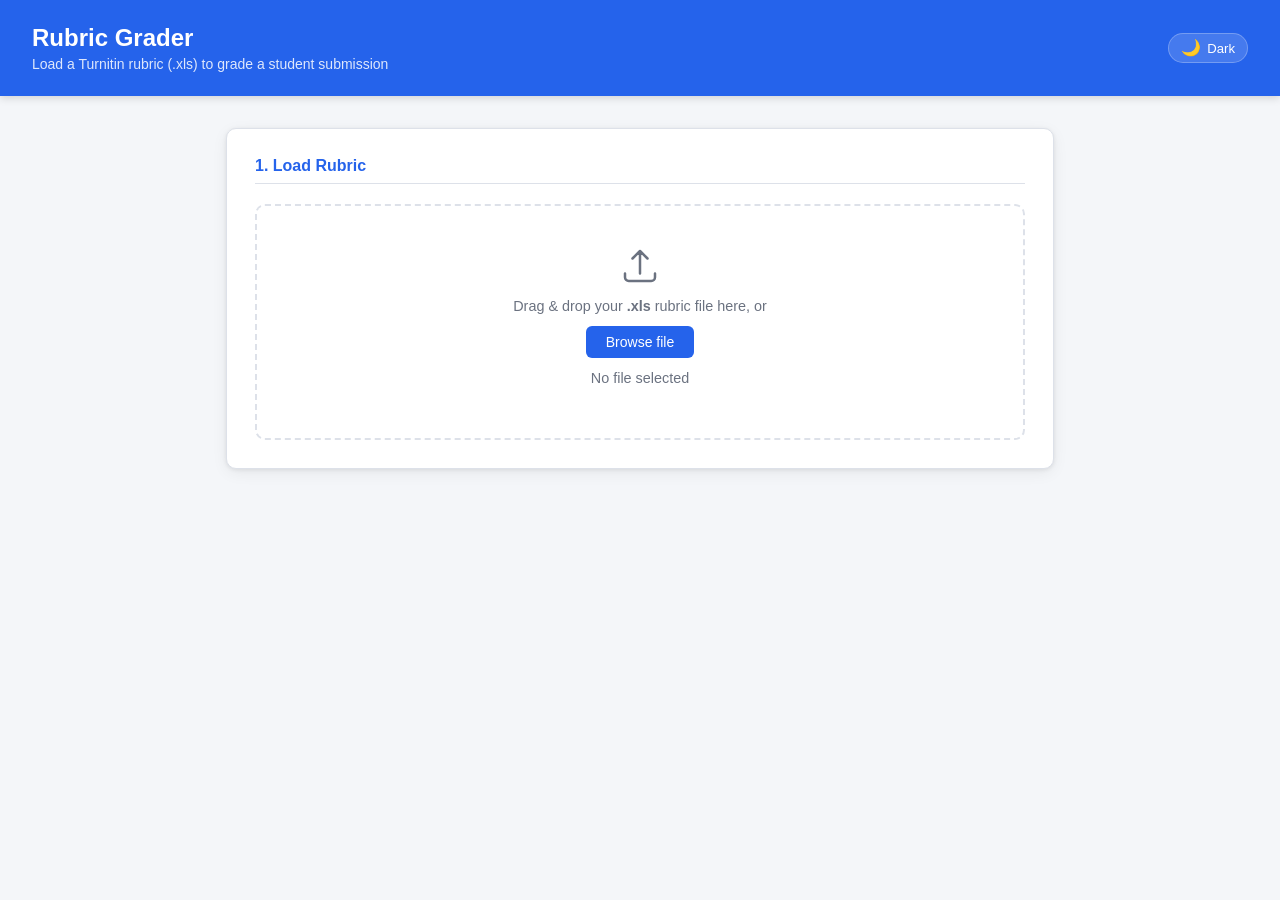
==== index.html @ 34452ab1 "Initial commit — Rubric Grader app Single-file HTML app for grading student submissions against a Tu" ====
<!DOCTYPE html>
<html lang="en">
<head>
  <meta charset="UTF-8" />
  <meta name="viewport" content="width=device-width, initial-scale=1.0" />
  <title>Rubric Grader</title>
  <link rel="icon" type="image/svg+xml" href="[data-uri]" />
  <link rel="stylesheet" href="css/style.css" />
</head>
<body>

  <header>
    <div class="header-left">
      <h1>Rubric Grader</h1>
      <p class="subtitle">Load a Turnitin rubric (.xls) to grade a student submission</p>
    </div>
    <button class="theme-toggle" id="theme-toggle" aria-label="Toggle dark mode">
      <span class="icon" id="theme-icon">🌙</span>
      <span id="theme-label">Dark</span>
    </button>
  </header>

  <main>

    <!-- Step 1: Load rubric -->
    <section id="upload-section" class="card">
      <h2>1. Load Rubric</h2>
      <div class="upload-area" id="drop-zone">
        <svg xmlns="http://www.w3.org/2000/svg" viewBox="0 0 24 24" fill="none" stroke="currentColor" stroke-width="1.5"><path stroke-linecap="round" stroke-linejoin="round" d="M3 16.5v2.25A2.25 2.25 0 005.25 21h13.5A2.25 2.25 0 0021 18.75V16.5m-13.5-9L12 3m0 0l4.5 4.5M12 3v13.5"/></svg>
        <p>Drag &amp; drop your <strong>.xls</strong> rubric file here, or</p>
        <label class="btn btn-primary" for="file-input">Browse file</label>
        <input type="file" id="file-input" accept=".xls,.xlsx" />
        <p class="file-hint" id="file-name">No file selected</p>
      </div>
    </section>

    <!-- Step 2: Student info -->
    <section id="student-section" class="card hidden">
      <h2>2. Student Details</h2>
      <div class="student-fields">
        <div class="field-group">
          <label for="student-name">Student Name</label>
          <input type="text" id="student-name" placeholder="e.g. Jane Smith" />
        </div>
        <div class="field-group">
          <label for="student-id">Student ID</label>
          <input type="text" id="student-id" placeholder="e.g. S12345678" />
        </div>
        <div class="field-group">
          <label for="assessment-name">Assessment</label>
          <input type="text" id="assessment-name" placeholder="e.g. Assessment D" />
        </div>
        <div class="field-group">
          <label for="total-marks">Total marks <span class="field-hint">(score will be scaled to this)</span></label>
          <input type="number" id="total-marks" placeholder="e.g. 30" min="1" step="any" />
        </div>
      </div>
    </section>

    <!-- Step 3: Grade criteria -->
    <section id="grading-section" class="card hidden">
      <h2>3. Grade Criteria</h2>
      <div id="rubric-info" class="rubric-meta"></div>
      <div id="criteria-list"></div>
    </section>

    <!-- Step 4: Result -->
    <section id="result-section" class="card hidden">
      <h2>4. Result</h2>

      <div class="score-display">
        <div class="score-circle">
          <span id="final-score">—</span>
          <span class="score-label" id="score-label">/ —</span>
        </div>
        <div class="score-meta">
          <p id="score-grade-label" class="grade-label"></p>
          <p id="score-percent" class="score-percent"></p>
        </div>
      </div>

      <div class="feedback-block">
        <div class="feedback-header">
          <h3>Feedback</h3>
          <button class="btn btn-secondary" id="copy-btn">Copy feedback</button>
        </div>
        <div id="feedback-output" class="feedback-output" contenteditable="false"></div>
      </div>

      <div class="result-actions">
        <button class="btn btn-outline" id="reset-btn">Grade another student</button>
        <button class="btn btn-outline" id="reload-btn">Load different rubric</button>
      </div>
    </section>

  </main>

  <!-- SheetJS for XLS parsing (loaded from local vendor file) -->
  <script src="js/xlsx.full.min.js"></script>
  <script src="js/app.js"></script>
</body>
</html>
---- css/style.css ----
/* ── Reset & base ── */
*, *::before, *::after { box-sizing: border-box; margin: 0; padding: 0; }

/* ── Theme variables ── */
:root {
  --bg:        #f4f6f9;
  --surface:   #ffffff;
  --surface-2: #f0f4ff;
  --border:    #dde1e9;
  --border-2:  #c7d2fe;
  --primary:   #2563eb;
  --primary-h: #1d4ed8;
  --text:      #1e2532;
  --muted:     #6b7280;
  --success:   #16a34a;
  --warning:   #d97706;
  --danger:    #dc2626;
  --radius:    10px;
  --shadow:    0 1px 4px rgba(0,0,0,.08), 0 4px 16px rgba(0,0,0,.06);
  --scale-hover-bg:    #f0f4ff;
  --scale-checked-bg:  #eff6ff;
  --descriptor-color:  #4b5563;
  --descriptor-active: #1e3a8a;
  --feedback-bg:       #fafafa;
  --feedback-comment:  #374151;
}

[data-theme="dark"] {
  --bg:        #0f1117;
  --surface:   #1a1d27;
  --surface-2: #1e2336;
  --border:    #2e3347;
  --border-2:  #3b4577;
  --primary:   #3b82f6;
  --primary-h: #2563eb;
  --text:      #e2e8f0;
  --muted:     #8b95a8;
  --success:   #22c55e;
  --warning:   #f59e0b;
  --danger:    #ef4444;
  --shadow:    0 1px 4px rgba(0,0,0,.3), 0 4px 16px rgba(0,0,0,.25);
  --scale-hover-bg:    #1e2a45;
  --scale-checked-bg:  #1e2d4f;
  --descriptor-color:  #94a3b8;
  --descriptor-active: #93c5fd;
  --feedback-bg:       #13161f;
  --feedback-comment:  #94a3b8;
}

body {
  font-family: -apple-system, BlinkMacSystemFont, "Segoe UI", Roboto, sans-serif;
  background: var(--bg);
  color: var(--text);
  min-height: 100vh;
  padding-bottom: 3rem;
  transition: background .2s, color .2s;
}

/* ── Header ── */
header {
  background: var(--primary);
  color: #fff;
  padding: 1.5rem 2rem;
  box-shadow: 0 2px 8px rgba(0,0,0,.15);
  display: flex;
  align-items: center;
  justify-content: space-between;
  gap: 1rem;
}
.header-left h1    { font-size: 1.5rem; font-weight: 700; }
.header-left .subtitle { font-size: .875rem; opacity: .85; margin-top: .25rem; }

/* ── Theme toggle ── */
.theme-toggle {
  background: rgba(255,255,255,.15);
  border: 1px solid rgba(255,255,255,.25);
  border-radius: 999px;
  padding: .35rem .75rem;
  color: #fff;
  font-size: .82rem;
  font-weight: 500;
  cursor: pointer;
  display: flex;
  align-items: center;
  gap: .4rem;
  white-space: nowrap;
  transition: background .15s;
  flex-shrink: 0;
}
.theme-toggle:hover { background: rgba(255,255,255,.25); }
.theme-toggle .icon { font-size: 1rem; line-height: 1; }

/* ── Layout ── */
main {
  max-width: 860px;
  margin: 2rem auto;
  padding: 0 1rem;
  display: flex;
  flex-direction: column;
  gap: 1.5rem;
}

/* ── Card ── */
.card {
  background: var(--surface);
  border: 1px solid var(--border);
  border-radius: var(--radius);
  padding: 1.75rem;
  box-shadow: var(--shadow);
  transition: background .2s, border-color .2s;
}
.card h2 {
  font-size: 1rem;
  font-weight: 600;
  color: var(--primary);
  margin-bottom: 1.25rem;
  padding-bottom: .5rem;
  border-bottom: 1px solid var(--border);
}

.hidden { display: none !important; }

/* ── Upload collapsed state ── */
.upload-collapsed {
  display: flex;
  align-items: center;
  gap: .75rem;
}
.upload-collapsed-icon {
  width: 1.6rem;
  height: 1.6rem;
  background: var(--success);
  color: #fff;
  border-radius: 50%;
  display: flex;
  align-items: center;
  justify-content: center;
  font-size: .85rem;
  flex-shrink: 0;
}
.upload-collapsed-name {
  flex: 1;
  font-size: .9rem;
  font-weight: 500;
  color: var(--text);
  overflow: hidden;
  text-overflow: ellipsis;
  white-space: nowrap;
}
.upload-change-btn { font-size: .8rem; padding: .35rem .9rem; }

/* ── Upload area ── */
.upload-area {
  border: 2px dashed var(--border);
  border-radius: var(--radius);
  padding: 2.5rem 1.5rem;
  text-align: center;
  transition: border-color .2s, background .2s;
  cursor: default;
}
.upload-area.drag-over {
  border-color: var(--primary);
  background: var(--scale-checked-bg);
}
.upload-area svg {
  width: 2.5rem;
  height: 2.5rem;
  color: var(--muted);
  margin: 0 auto .75rem;
  display: block;
}
.upload-area p { color: var(--muted); font-size: .9rem; margin-bottom: .75rem; }
.file-hint { font-size: .8rem; margin-top: .75rem; color: var(--muted); }
#file-input { display: none; }

/* ── Buttons ── */
.btn {
  display: inline-block;
  padding: .5rem 1.25rem;
  border-radius: 6px;
  font-size: .875rem;
  font-weight: 500;
  cursor: pointer;
  border: none;
  transition: background .15s, color .15s;
  text-decoration: none;
}
.btn-primary   { background: var(--primary); color: #fff; }
.btn-primary:hover { background: var(--primary-h); }
.btn-secondary { background: var(--surface-2); color: var(--primary); }
.btn-secondary:hover { background: var(--border-2); }
.btn-outline   { background: transparent; border: 1px solid var(--border); color: var(--text); }
.btn-outline:hover { background: var(--bg); }

/* ── Student fields ── */
.student-fields {
  display: grid;
  grid-template-columns: repeat(auto-fit, minmax(200px, 1fr));
  gap: 1rem;
}
.field-group label {
  display: block;
  font-size: .8rem;
  font-weight: 500;
  color: var(--muted);
  margin-bottom: .35rem;
}
.field-group input {
  width: 100%;
  padding: .5rem .75rem;
  border: 1px solid var(--border);
  border-radius: 6px;
  font-size: .9rem;
  color: var(--text);
  background: var(--surface);
  outline: none;
  transition: border-color .15s, background .2s;
}
.field-group input:focus { border-color: var(--primary); }
.field-hint { font-weight: 400; color: var(--muted); font-size: .75rem; }

/* ── Rubric meta ── */
.rubric-meta {
  font-size: .85rem;
  color: var(--muted);
  margin-bottom: 1.25rem;
  display: flex;
  gap: 1.5rem;
  flex-wrap: wrap;
}
.rubric-meta span { display: flex; align-items: center; gap: .35rem; }
.rubric-meta strong { color: var(--text); }

/* ── Criterion cards ── */
.criterion-card {
  border: 1px solid var(--border);
  border-radius: var(--radius);
  margin-bottom: 1rem;
  overflow: hidden;
}
.criterion-header {
  display: flex;
  align-items: baseline;
  justify-content: space-between;
  padding: .85rem 1.1rem;
  background: var(--bg);
  border-bottom: 1px solid var(--border);
  gap: .5rem;
  transition: background .2s;
}
.criterion-title {
  font-weight: 600;
  font-size: .95rem;
}
.criterion-desc {
  font-size: .8rem;
  color: var(--muted);
  margin-top: .15rem;
}
.criterion-weight {
  font-size: .78rem;
  color: var(--muted);
  white-space: nowrap;
}

/* ── Scale options — vertical rows, always-visible descriptors ── */
.scale-options {
  display: flex;
  flex-direction: column;
  gap: 0;
  padding: 0 1.1rem .5rem;
}
.scale-option {
  position: relative;
}
.scale-option input[type="radio"] {
  position: absolute;
  opacity: 0;
  width: 0; height: 0;
}
.scale-option label {
  display: grid;
  grid-template-columns: 110px 52px 1fr;
  align-items: start;
  gap: .75rem;
  padding: .75rem .85rem;
  border: 1.5px solid transparent;
  border-radius: 6px;
  cursor: pointer;
  transition: border-color .15s, background .15s;
  font-size: .85rem;
  line-height: 1.5;
}
.scale-option + .scale-option label { border-top: 1px solid var(--border); border-radius: 0; }
.scale-option:last-child label { border-radius: 0 0 6px 6px; }
.scale-option:first-child label { border-radius: 6px 6px 0 0; }

.scale-option label:hover { background: var(--scale-hover-bg); }
.scale-option input:checked + label {
  background: var(--scale-checked-bg);
  border: 1.5px solid var(--primary);
  border-radius: 6px;
  z-index: 1;
  position: relative;
}
.scale-name {
  font-weight: 600;
  font-size: .85rem;
  color: var(--text);
}
.scale-option input:checked + label .scale-name { color: var(--primary); }

.scale-value {
  font-size: .8rem;
  color: var(--muted);
  text-align: right;
  white-space: nowrap;
}
.scale-option input:checked + label .scale-value { color: var(--primary); font-weight: 600; }

/* Descriptor always visible */
.descriptor-text {
  font-size: .82rem;
  color: var(--descriptor-color);
  line-height: 1.55;
  display: block;
}
.scale-option input:checked + label .descriptor-text { color: var(--descriptor-active); }

/* ── Score adjuster ── */
.score-adjuster {
  display: flex;
  align-items: center;
  gap: .65rem;
  padding: .6rem 1.1rem .75rem;
  background: var(--surface-2);
  border-top: 1px solid var(--border-2);
  flex-wrap: wrap;
  transition: background .2s;
}
.adjuster-label {
  font-size: .78rem;
  font-weight: 600;
  color: var(--primary);
  white-space: nowrap;
}
.adjuster-range {
  flex: 1;
  min-width: 100px;
  accent-color: var(--primary);
  cursor: pointer;
}
.adjuster-number {
  width: 70px;
  padding: .3rem .45rem;
  border: 1px solid var(--border);
  border-radius: 5px;
  font-size: .85rem;
  text-align: center;
  color: var(--text);
  background: var(--surface);
  outline: none;
  transition: border-color .15s, background .2s;
}
.adjuster-number:focus { border-color: var(--primary); }
.adjuster-bounds {
  font-size: .75rem;
  color: var(--muted);
  white-space: nowrap;
}

/* ── Comment box ── */
.comment-area {
  padding: .5rem 1.1rem .85rem;
}
.comment-area label {
  display: block;
  font-size: .78rem;
  color: var(--muted);
  margin-bottom: .3rem;
}
.comment-area textarea {
  width: 100%;
  border: 1px solid var(--border);
  border-radius: 6px;
  padding: .5rem .7rem;
  font-size: .85rem;
  resize: vertical;
  min-height: 60px;
  color: var(--text);
  background: var(--surface);
  font-family: inherit;
  outline: none;
  transition: border-color .15s, background .2s;
}
.comment-area textarea:focus { border-color: var(--primary); }

/* ── Grading progress bar ── */
.grading-progress {
  display: flex;
  align-items: center;
  gap: .75rem;
  margin-bottom: 1.25rem;
  font-size: .82rem;
  color: var(--muted);
}
.progress-bar-wrap {
  flex: 1;
  height: 6px;
  background: var(--border);
  border-radius: 99px;
  overflow: hidden;
}
.progress-bar-fill {
  height: 100%;
  background: var(--primary);
  border-radius: 99px;
  transition: width .3s ease;
}

/* ── Submit grading button ── */
.grade-submit-wrap {
  margin-top: 1.25rem;
  display: flex;
  justify-content: flex-end;
}
.btn-grade {
  background: var(--primary);
  color: #fff;
  padding: .6rem 1.75rem;
  font-size: .95rem;
  border-radius: 6px;
  border: none;
  cursor: pointer;
  font-weight: 600;
  transition: background .15s;
}
.btn-grade:hover { background: var(--primary-h); }
.btn-grade:disabled { opacity: .45; cursor: not-allowed; }

/* ── Score display ── */
.score-display {
  display: flex;
  align-items: center;
  gap: 2rem;
  margin-bottom: 1.75rem;
}
.score-circle {
  width: 100px;
  height: 100px;
  border-radius: 50%;
  background: var(--primary);
  display: flex;
  flex-direction: column;
  align-items: center;
  justify-content: center;
  color: #fff;
  flex-shrink: 0;
  box-shadow: 0 4px 16px rgba(37,99,235,.3);
}
.score-circle span:first-child {
  font-size: 2rem;
  font-weight: 700;
  line-height: 1;
}
.score-label { font-size: .85rem; opacity: .8; }
.grade-label { font-size: 1.2rem; font-weight: 700; margin-bottom: .25rem; }
.score-percent { color: var(--muted); font-size: .9rem; }

/* Score colour variants */
.score-circle.grade-high   { background: var(--success); box-shadow: 0 4px 16px rgba(22,163,74,.3); }
.score-circle.grade-mid    { background: var(--warning); box-shadow: 0 4px 16px rgba(217,119,6,.3); }
.score-circle.grade-low    { background: var(--danger);  box-shadow: 0 4px 16px rgba(220,38,38,.3); }

/* ── Feedback block ── */
.feedback-block { margin-top: .25rem; }
.feedback-header {
  display: flex;
  align-items: center;
  justify-content: space-between;
  margin-bottom: .75rem;
}
.feedback-header h3 { font-size: .95rem; font-weight: 600; }

.feedback-output {
  border: 1px solid var(--border);
  border-radius: var(--radius);
  padding: 1.25rem 1.5rem;
  background: var(--feedback-bg);
  font-size: .875rem;
  line-height: 1.7;
  white-space: pre-wrap;
  word-break: break-word;
  max-height: 420px;
  overflow-y: auto;
  user-select: text;
  transition: background .2s, border-color .2s;
}
.feedback-output .fb-criterion  { font-weight: 700; margin-top: 1rem; }
.feedback-output .fb-criterion:first-child { margin-top: 0; }
.feedback-output .fb-level      { color: var(--primary); font-weight: 600; }
.feedback-output .fb-score      { color: var(--muted); font-size: .82rem; }
.feedback-output .fb-comment    { color: var(--feedback-comment); font-style: italic; }
.feedback-output .fb-divider    { color: var(--border); }
.feedback-output .fb-total      { font-weight: 700; margin-top: 1rem; font-size: 1rem; }

/* ── Result actions ── */
.result-actions {
  display: flex;
  gap: .75rem;
  margin-top: 1.5rem;
  flex-wrap: wrap;
}

/* ── Copy toast ── */
.toast {
  position: fixed;
  bottom: 1.5rem;
  right: 1.5rem;
  background: var(--text);
  color: var(--surface);
  padding: .6rem 1.2rem;
  border-radius: 6px;
  font-size: .875rem;
  opacity: 0;
  transform: translateY(8px);
  transition: opacity .2s, transform .2s;
  pointer-events: none;
  z-index: 999;
}
.toast.show { opacity: 1; transform: translateY(0); }

/* ── Responsive ── */
@media (max-width: 600px) {
  header { padding: 1.1rem 1rem; }
  .card { padding: 1.25rem; }
  .score-display { flex-direction: column; align-items: flex-start; gap: 1rem; }
  .scale-options { grid-template-columns: 1fr 1fr; }
}
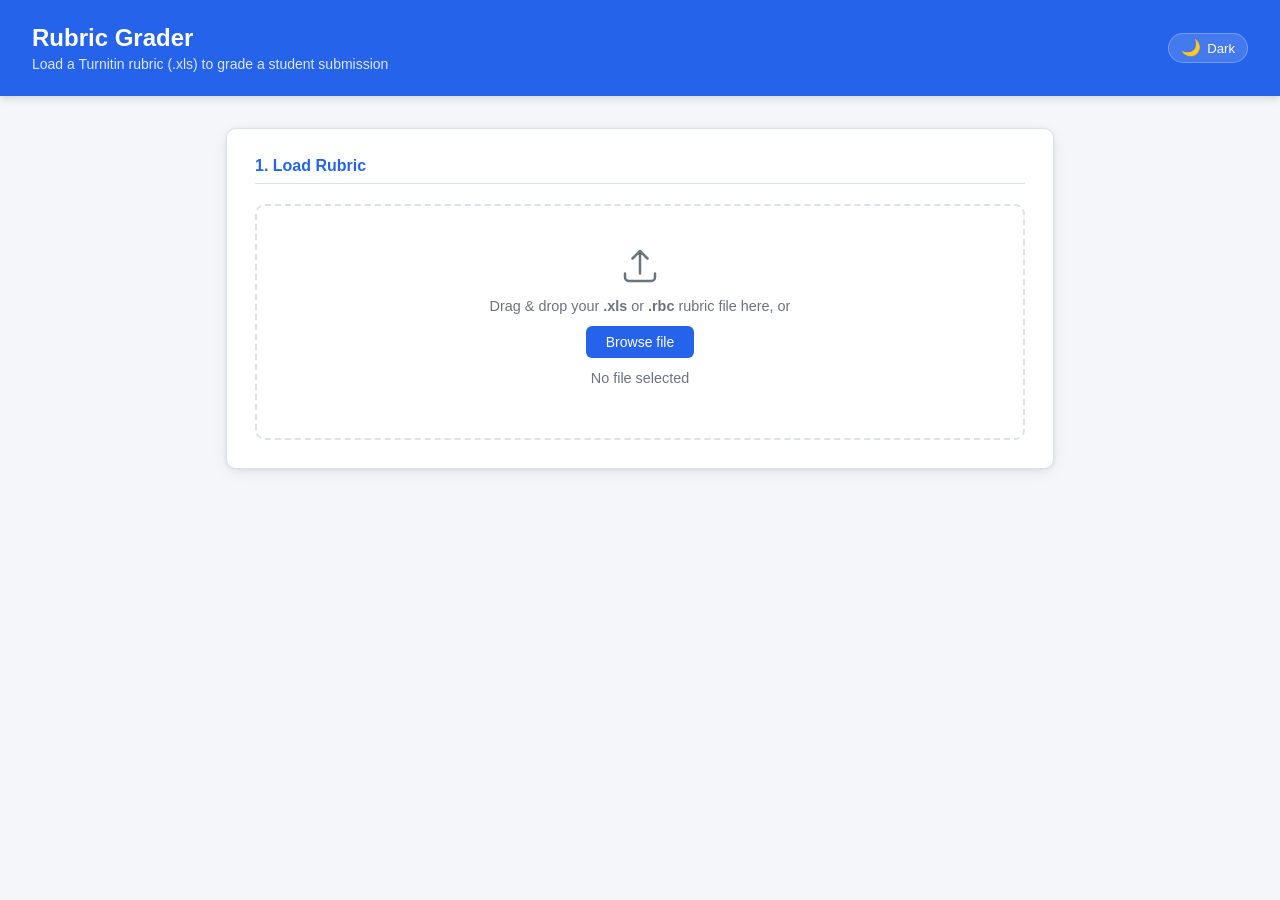
==== commit 2e849fe6: "Add .rbc rubric format support Parse Turnitin JSON rubric files (.rbc) alongside existing XLS suppor" ====
--- a/index.html
+++ b/index.html
@@ -27,9 +27,9 @@
       <h2>1. Load Rubric</h2>
       <div class="upload-area" id="drop-zone">
         <svg xmlns="http://www.w3.org/2000/svg" viewBox="0 0 24 24" fill="none" stroke="currentColor" stroke-width="1.5"><path stroke-linecap="round" stroke-linejoin="round" d="M3 16.5v2.25A2.25 2.25 0 005.25 21h13.5A2.25 2.25 0 0021 18.75V16.5m-13.5-9L12 3m0 0l4.5 4.5M12 3v13.5"/></svg>
-        <p>Drag &amp; drop your <strong>.xls</strong> rubric file here, or</p>
+        <p>Drag &amp; drop your <strong>.xls</strong> or <strong>.rbc</strong> rubric file here, or</p>
         <label class="btn btn-primary" for="file-input">Browse file</label>
-        <input type="file" id="file-input" accept=".xls,.xlsx" />
+        <input type="file" id="file-input" accept=".xls,.xlsx,.rbc" />
         <p class="file-hint" id="file-name">No file selected</p>
       </div>
     </section>
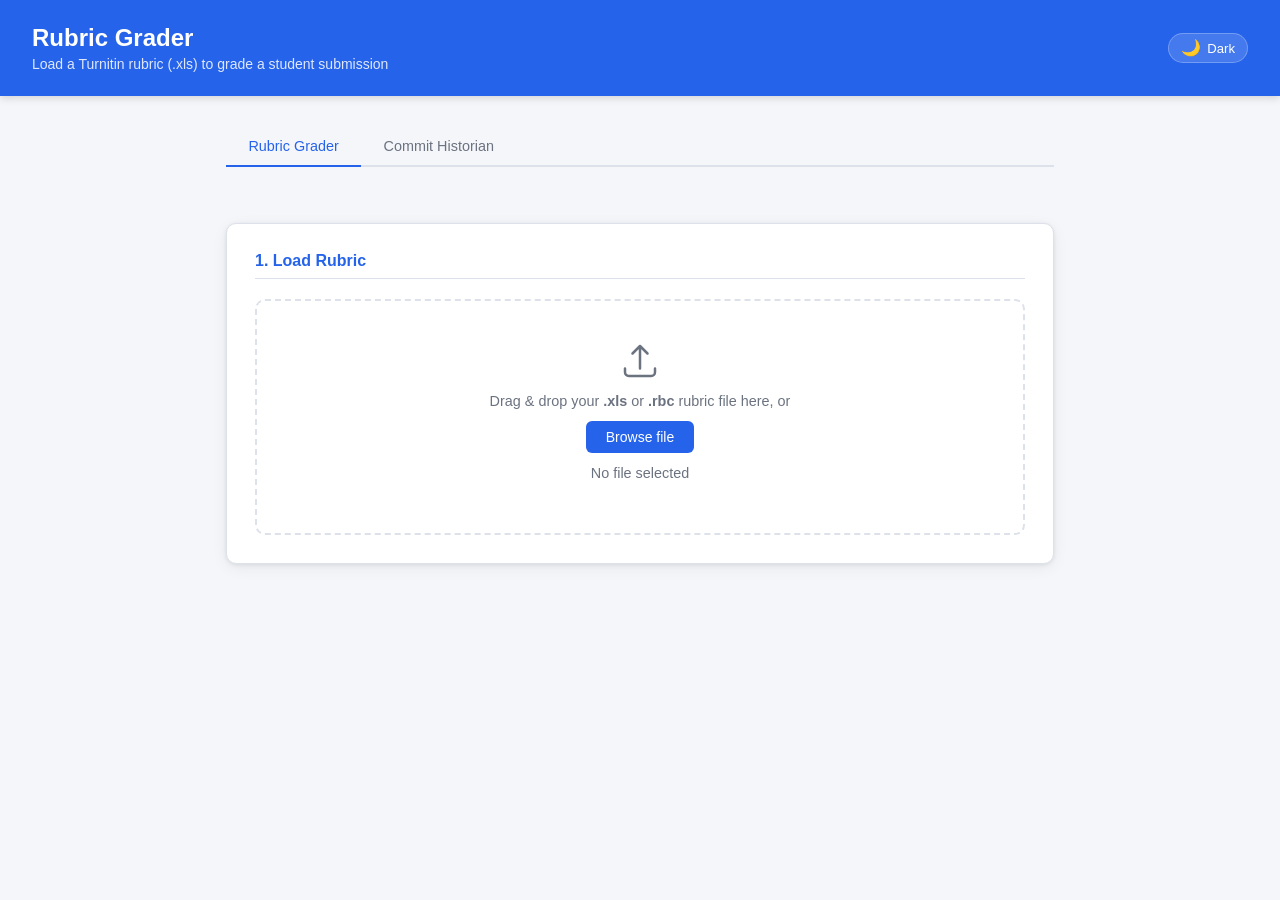
==== commit a5183cfc: "added commit historian app and sample rubrics" ====
--- a/index.html
+++ b/index.html
@@ -6,13 +6,14 @@
   <title>Rubric Grader</title>
   <link rel="icon" type="image/svg+xml" href="[data-uri]" />
   <link rel="stylesheet" href="css/style.css" />
+  <link href="https://fonts.googleapis.com/css2?family=Bitter:wght@400;600;800&family=DM+Mono:wght@400;500&display=swap" rel="stylesheet">
 </head>
 <body>
 
   <header>
     <div class="header-left">
       <h1>Rubric Grader</h1>
-      <p class="subtitle">Load a Turnitin rubric (.xls) to grade a student submission</p>
+      <p class="subtitle" id="header-subtitle">Load a Turnitin rubric (.xls) to grade a student submission</p>
     </div>
     <button class="theme-toggle" id="theme-toggle" aria-label="Toggle dark mode">
       <span class="icon" id="theme-icon">🌙</span>
@@ -21,6 +22,14 @@
   </header>
 
   <main>
+
+    <nav class="tab-nav" role="tablist">
+      <button class="tab-btn active" id="tab-grader-btn" role="tab" aria-selected="true" aria-controls="tab-grader" onclick="switchTab('grader')">Rubric Grader</button>
+      <button class="tab-btn" id="tab-historian-btn" role="tab" aria-selected="false" aria-controls="tab-historian" onclick="switchTab('historian')">Commit Historian</button>
+    </nav>
+
+    <!-- ── Tab: Rubric Grader ── -->
+    <div id="tab-grader" class="tab-panel active" role="tabpanel">
 
     <!-- Step 1: Load rubric -->
     <section id="upload-section" class="card">
@@ -31,6 +40,7 @@
         <label class="btn btn-primary" for="file-input">Browse file</label>
         <input type="file" id="file-input" accept=".xls,.xlsx,.rbc" />
         <p class="file-hint" id="file-name">No file selected</p>
+        <p class="field-error hidden" id="file-error">Please select a .xls, .xlsx, or .rbc file</p>
       </div>
     </section>
 
@@ -53,6 +63,7 @@
         <div class="field-group">
           <label for="total-marks">Total marks <span class="field-hint">(score will be scaled to this)</span></label>
           <input type="number" id="total-marks" placeholder="e.g. 30" min="1" step="any" />
+          <span class="field-error hidden" id="total-marks-error">Must be a number greater than 0</span>
         </div>
       </div>
     </section>
@@ -93,10 +104,451 @@
       </div>
     </section>
 
+    </div><!-- /tab-grader -->
+
+    <!-- ── Tab: Commit Historian ── -->
+    <div id="tab-historian" class="tab-panel" role="tabpanel">
+      <div class="tab-historian">
+        <div class="ch-container">
+
+          <div class="ch-header">
+            <div class="ch-header-tag">◆ git log --stat --all</div>
+            <h2>Commit Historian</h2>
+            <p>Deep-dive into any public GitHub repository's commit history</p>
+          </div>
+
+          <div class="ch-input-row">
+            <input id="ch-repoInput" type="text" placeholder="https://github.com/owner/repo" />
+            <button id="ch-analyzeBtn" onclick="chAnalyze()">Analyze</button>
+          </div>
+
+          <div id="ch-status" class="ch-status hidden"><span id="ch-statusText"></span></div>
+          <div id="ch-error" class="ch-error-box hidden"></div>
+
+          <div id="ch-results" class="hidden">
+            <div id="ch-repoHeader"></div>
+            <div id="ch-statCards" class="ch-cards"></div>
+            <div id="ch-overallSection"></div>
+            <div id="ch-dayChartSection"></div>
+            <div id="ch-contribSection"></div>
+            <div id="ch-fileSection"></div>
+            <div id="ch-timelineSection"></div>
+            <p class="ch-footer-note">
+              Data fetched via GitHub REST API · Additions &amp; deletions from per-commit stats
+            </p>
+          </div>
+
+        </div>
+      </div>
+    </div><!-- /tab-historian -->
+
   </main>
 
-  <!-- SheetJS for XLS parsing (loaded from local vendor file) -->
-  <script src="js/xlsx.full.min.js"></script>
+  <!-- SheetJS for XLS parsing -->
+  <script src="https://cdn.sheetjs.com/xlsx-0.20.3/package/dist/xlsx.full.min.js"></script>
   <script src="js/app.js"></script>
+
+  <script>
+  // ── Tab switching ──
+  function switchTab(name) {
+    document.querySelectorAll('.tab-panel').forEach(p => p.classList.remove('active'));
+    document.querySelectorAll('.tab-btn').forEach(b => { b.classList.remove('active'); b.setAttribute('aria-selected','false'); });
+    document.getElementById('tab-' + name).classList.add('active');
+    const btn = document.getElementById('tab-' + name + '-btn');
+    btn.classList.add('active');
+    btn.setAttribute('aria-selected','true');
+  }
+
+  // ════════════════════════════════════════
+  // COMMIT HISTORIAN
+  // ════════════════════════════════════════
+
+  function chParseRepo(input) {
+    const t = input.trim().replace(/\/+$/, '').replace(/\.git$/, '');
+    try {
+      const u = new URL(t);
+      if (u.hostname.includes('github.com')) {
+        const p = u.pathname.split('/').filter(Boolean);
+        if (p.length >= 2) return { owner: p[0], repo: p[1] };
+      }
+    } catch {}
+    const p = t.split('/').filter(Boolean);
+    if (p.length === 2) return { owner: p[0], repo: p[1] };
+    return null;
+  }
+
+  async function chApiFetch(url) {
+    const token = localStorage.getItem('gh_token');
+    const headers = { Accept: 'application/vnd.github.v3+json' };
+    if (token) headers['Authorization'] = `token ${token}`;
+    let res;
+    try { res = await fetch(url, { headers }); }
+    catch (e) { throw new Error('Network error reaching GitHub API. If running inside Claude, download this HTML and open it locally.'); }
+    if (res.status === 403) {
+      const reset = res.headers.get('X-RateLimit-Reset');
+      const t = reset ? new Date(parseInt(reset)*1000).toLocaleTimeString() : 'soon';
+      throw new Error(`Rate limit exceeded (resets ${t}). Add a GitHub token: localStorage.setItem('gh_token','ghp_...')`);
+    }
+    if (res.status === 404) throw new Error('Repository not found — make sure it exists and is public.');
+    if (!res.ok) throw new Error(`GitHub API returned ${res.status}`);
+    return res.json();
+  }
+
+  async function chFetchAllCommits(owner, repo, onProgress) {
+    let page = 1, all = [];
+    while (true) {
+      const data = await chApiFetch(`https://api.github.com/repos/${owner}/${repo}/commits?per_page=100&page=${page}`);
+      if (!Array.isArray(data) || !data.length) break;
+      all = all.concat(data);
+      onProgress(all.length);
+      if (data.length < 100) break;
+      if (++page > 30) break;
+    }
+    return all;
+  }
+
+  async function chFetchDetail(owner, repo, sha) {
+    try { return await chApiFetch(`https://api.github.com/repos/${owner}/${repo}/commits/${sha}`); }
+    catch { return null; }
+  }
+
+  async function chFetchRepoInfo(owner, repo) {
+    try { return await chApiFetch(`https://api.github.com/repos/${owner}/${repo}`); }
+    catch { return null; }
+  }
+
+  const chFmtDate  = d => { try { return new Date(d).toLocaleDateString('en-AU',{year:'numeric',month:'short',day:'numeric',hour:'2-digit',minute:'2-digit'}); } catch { return d; } };
+  const chFmtShort = d => { try { return new Date(d).toLocaleDateString('en-AU',{day:'numeric',month:'short',hour:'2-digit',minute:'2-digit'}); } catch { return d; } };
+  const chDaysBetween = (a,b) => Math.round(Math.abs(new Date(b)-new Date(a))/864e5);
+
+  function chHumanDur(days) {
+    if (days < 1) return 'Same day';
+    if (days < 30) return `${days} day${days>1?'s':''}`;
+    if (days < 365) { const m=Math.floor(days/30),d=days%30; return `${m} month${m>1?'s':''}${d?`, ${d}d`:''}`; }
+    const y=Math.floor(days/365),m=Math.floor((days%365)/30);
+    return `${y} year${y>1?'s':''}${m?`, ${m}mo`:''}`;
+  }
+
+  function chClassify(a,d) {
+    const t=a+d;
+    if(t===0) return {label:'Empty',color:'#555',level:0};
+    if(t<=10) return {label:'Tiny',color:'#6ee7b7',level:1};
+    if(t<=50) return {label:'Small',color:'#34d399',level:2};
+    if(t<=200) return {label:'Medium',color:'#fbbf24',level:3};
+    if(t<=600) return {label:'Large',color:'#f97316',level:4};
+    return {label:'Massive',color:'#ef4444',level:5};
+  }
+
+  function chCommitType(msg) {
+    const m=msg.toLowerCase();
+    if(m.includes('initial')||m.includes('init')||m.includes('first')) return {label:'Init',color:'#a78bfa'};
+    if(m.includes('fix')||m.includes('bug')||m.includes('patch')) return {label:'Fix',color:'#f87171'};
+    if(m.includes('feat')||m.includes('add')||m.includes('new')||m.includes('implement')) return {label:'Feature',color:'#34d399'};
+    if(m.includes('refactor')||m.includes('clean')||m.includes('restructur')) return {label:'Refactor',color:'#60a5fa'};
+    if(m.includes('doc')||m.includes('comment')||m.includes('readme')) return {label:'Docs',color:'#fbbf24'};
+    if(m.includes('test')) return {label:'Test',color:'#c084fc'};
+    if(m.includes('style')||m.includes('format')||m.includes('lint')) return {label:'Style',color:'#f472b6'};
+    if(m.includes('merge')) return {label:'Merge',color:'#94a3b8'};
+    if(m.includes('delete')||m.includes('remove')) return {label:'Remove',color:'#f97316'};
+    if(m.includes('upload')) return {label:'Upload',color:'#7dd3fc'};
+    if(m.includes('update')) return {label:'Update',color:'#7dd3fc'};
+    return {label:'Commit',color:'#7dd3fc'};
+  }
+
+  function chBadge(text, color, outline) {
+    const bg = outline ? 'transparent' : `${color}18`;
+    const bdr = outline ? `${color}50` : `${color}25`;
+    return `<span class="ch-badge" style="background:${bg};color:${color};border:1px solid ${bdr}">${text}</span>`;
+  }
+
+  function chChangeBarHTML(add, del, wide) {
+    const t = add+del, cls = wide?'wide':'';
+    if (t===0) return `<span class="ch-no-changes">no changes</span>`;
+    const ncls = wide ? 'ch-cb-num wide' : 'ch-cb-num';
+    if (del===0) return `<div class="ch-change-bar"><div class="ch-change-bar-track ${cls}"><div class="ch-change-bar-only-add"></div></div><span class="${ncls} ch-cb-add">+${add.toLocaleString()}</span><span class="${ncls} ch-cb-zero">-0</span></div>`;
+    const pct = (add/t)*100;
+    return `<div class="ch-change-bar"><div class="ch-change-bar-track ${cls}"><div class="ch-change-bar-add" style="width:${pct}%"></div><div class="ch-change-bar-del"></div></div><span class="${ncls} ch-cb-add">+${add.toLocaleString()}</span><span class="${ncls} ch-cb-del">-${del.toLocaleString()}</span></div>`;
+  }
+
+  function chShow(id) { document.getElementById(id).classList.remove('hidden'); }
+  function chHide(id) { document.getElementById(id).classList.add('hidden'); }
+  function chSetStatus(msg) { document.getElementById('ch-statusText').textContent = msg; chShow('ch-status'); }
+  function chClearStatus() { chHide('ch-status'); }
+  function chShowError(msg) { const el = document.getElementById('ch-error'); el.textContent = msg; chShow('ch-error'); }
+
+  async function chAnalyze() {
+    const input = document.getElementById('ch-repoInput').value;
+    const parsed = chParseRepo(input);
+    if (!parsed) { chShowError('Invalid input — use https://github.com/owner/repo or owner/repo'); return; }
+    const { owner, repo } = parsed;
+
+    const btn = document.getElementById('ch-analyzeBtn');
+    btn.disabled = true; btn.textContent = 'Analyzing…';
+    chHide('ch-error'); chHide('ch-results');
+
+    try {
+      chSetStatus('Fetching repository info…');
+      const repoInfo = await chFetchRepoInfo(owner, repo);
+
+      chSetStatus('Fetching commits…');
+      const commits = await chFetchAllCommits(owner, repo, n => chSetStatus(`Fetched ${n} commits…`));
+      if (!commits.length) throw new Error('No commits found.');
+
+      const toFetch = commits.slice(0, 150);
+      const detailMap = {};
+      const batch = 6;
+      for (let i = 0; i < toFetch.length; i += batch) {
+        chSetStatus(`Fetching commit details… ${Math.min(i+batch, toFetch.length)}/${toFetch.length}`);
+        const chunk = toFetch.slice(i, i+batch);
+        const results = await Promise.all(chunk.map(c => chFetchDetail(owner, repo, c.sha)));
+        results.filter(Boolean).forEach(d => {
+          if (d.stats) detailMap[d.sha] = {
+            additions: d.stats.additions||0,
+            deletions: d.stats.deletions||0,
+            files: (d.files||[]).map(f => ({ file: f.filename, additions: f.additions||0, deletions: f.deletions||0 })),
+          };
+        });
+      }
+
+      chClearStatus();
+      chRenderResults(owner, repo, repoInfo, commits, detailMap);
+      chShow('ch-results');
+
+    } catch (e) {
+      chClearStatus();
+      chShowError(e.message);
+    } finally {
+      btn.disabled = false; btn.textContent = 'Analyze';
+    }
+  }
+
+  function chCardHTML(icon, label, value, sub, cls) {
+    return `<div class="ch-card ch-fade-up">
+      <div class="ch-card-icon">${icon}</div>
+      <div class="ch-card-label">${label}</div>
+      <div class="ch-card-value ${cls||''}">${value}</div>
+      ${sub ? `<div class="ch-card-sub">${sub}</div>` : ''}
+    </div>`;
+  }
+
+  function chRenderResults(owner, repo, info, commits, dm) {
+    const firstDate = commits[commits.length-1].commit.author.date;
+    const lastDate  = commits[0].commit.author.date;
+    const devDays   = chDaysBetween(firstDate, lastDate);
+    const diffHours = Math.round((new Date(lastDate)-new Date(firstDate))/36e5*10)/10;
+    const devStr    = devDays > 0 ? chHumanDur(devDays) : (diffHours > 0 ? `${diffHours} hours` : 'Single session');
+    const devSub    = devDays > 0 ? `${devDays} days` : `${diffHours}h active`;
+
+    const authorMap = {};
+    commits.forEach(c => { const n = c.commit.author.name||'Unknown'; authorMap[n] = (authorMap[n]||0)+1; });
+    const authors = Object.entries(authorMap).sort((a,b) => b[1]-a[1]);
+
+    let tAdd=0, tDel=0;
+    Object.values(dm).forEach(d => { tAdd+=d.additions; tDel+=d.deletions; });
+    const net   = tAdd-tDel;
+    const ratio = tDel > 0 ? (tAdd/tDel).toFixed(1) : '∞';
+
+    const dayMap = {};
+    commits.forEach(c => { const day = new Date(c.commit.author.date).toLocaleDateString('en-AU',{day:'numeric',month:'short'}); dayMap[day]=(dayMap[day]||0)+1; });
+    const dayEntries = Object.entries(dayMap).reverse();
+
+    const fileAdds = {};
+    Object.values(dm).forEach(d => d.files.forEach(f => { fileAdds[f.file]=(fileAdds[f.file]||0)+f.additions; }));
+    const fileSorted = Object.entries(fileAdds).sort((a,b) => b[1]-a[1]).slice(0, 20);
+
+    // Repo header
+    const lang  = info?.language || '';
+    const stars = info?.stargazers_count || 0;
+    const forks = info?.forks_count || 0;
+    const desc  = info?.description || '';
+    document.getElementById('ch-repoHeader').innerHTML = `
+      <div class="ch-fade-up" style="margin-bottom:28px">
+        <div class="ch-repo-title"><span class="owner">${owner}</span><span class="sep"> / </span>${repo}</div>
+        ${desc ? `<p class="ch-repo-desc">${desc}</p>` : ''}
+        <div class="ch-repo-meta">
+          ${lang  ? `<span>⬤ ${lang}</span>` : ''}
+          ${stars ? `<span>★ ${stars.toLocaleString()}</span>` : ''}
+          ${forks ? `<span>⑂ ${forks.toLocaleString()}</span>` : ''}
+          <span>📄 ${info?.size ? Math.round(info.size/1024)+'MB' : ''}</span>
+        </div>
+      </div>`;
+
+    // Stat cards
+    const perWeek = devDays > 0 ? (commits.length / Math.max(1, Math.ceil(devDays/7))).toFixed(1) : commits.length;
+    document.getElementById('ch-statCards').innerHTML = [
+      chCardHTML('📅','First Commit', chFmtDate(firstDate)),
+      chCardHTML('🏁','Last Commit',  chFmtDate(lastDate)),
+      chCardHTML('⏱','Dev Period',    devStr, devSub),
+      chCardHTML('📝','Total Commits', commits.length.toLocaleString(), `~${perWeek}/week`),
+      chCardHTML('➕','Lines Added',   `+${tAdd.toLocaleString()}`, `across ≤${Object.keys(dm).length} commits`, 'green'),
+      chCardHTML('➖','Lines Removed', `-${tDel.toLocaleString()}`, '', tDel>0?'red':''),
+      chCardHTML('📊','Net Lines',     `${net>=0?'+':''}${net.toLocaleString()}`, `Add/Del ratio: ${ratio}:1`, 'purple'),
+      chCardHTML('👤','Contributors',  authors.length, authors[0]?.[0]||''),
+    ].join('');
+
+    // Overall bar
+    const addPct = tAdd+tDel > 0 ? ((tAdd/(tAdd+tDel))*100).toFixed(1) : 100;
+    const delPct = tAdd+tDel > 0 ? ((tDel/(tAdd+tDel))*100).toFixed(1) : 0;
+    document.getElementById('ch-overallSection').innerHTML = `
+      <div class="ch-section ch-fade-up ch-fade-up-1">
+        <div class="ch-section-title">Overall Additions vs Deletions</div>
+        ${chChangeBarHTML(tAdd, tDel, true)}
+        <div class="ch-overall-pct">
+          <span>${addPct}% additions</span><span>${delPct}% deletions</span>
+        </div>
+      </div>`;
+
+    // Day chart
+    if (dayEntries.length > 1) {
+      const maxDay = Math.max(...dayEntries.map(e=>e[1]));
+      document.getElementById('ch-dayChartSection').innerHTML = `
+        <div class="ch-section ch-fade-up ch-fade-up-2">
+          <div class="ch-section-title">Commits Per Day</div>
+          <div class="ch-day-chart">
+            ${dayEntries.map(([day,count]) => `
+              <div class="ch-day-col">
+                <span class="ch-day-count">${count}</span>
+                <div class="ch-day-bar" style="height:${(count/maxDay)*55+8}px"></div>
+                <span class="ch-day-label">${day}</span>
+              </div>`).join('')}
+          </div>
+        </div>`;
+    } else {
+      document.getElementById('ch-dayChartSection').innerHTML = '';
+    }
+
+    // Contributors
+    const maxC = authors[0]?.[1]||1;
+    document.getElementById('ch-contribSection').innerHTML = `
+      <div class="ch-section ch-fade-up ch-fade-up-3">
+        <div class="ch-section-title">Contributors</div>
+        ${authors.slice(0,15).map(([name,count],i) => {
+          const hue = 160 - i*18;
+          return `<div class="ch-contrib-row">
+            <div class="ch-contrib-avatar" style="background:hsl(${hue},50%,40%)">${name[0].toUpperCase()}</div>
+            <span class="ch-contrib-name">${name}</span>
+            <div class="ch-contrib-bar"><div class="ch-contrib-fill" style="width:${(count/maxC)*100}%;background:linear-gradient(90deg,hsl(${hue},60%,45%),hsl(${hue},60%,55%))"></div></div>
+            <span class="ch-contrib-count">${count} commit${count>1?'s':''}</span>
+          </div>`;
+        }).join('')}
+      </div>`;
+
+    // File breakdown
+    if (fileSorted.length) {
+      const maxF = fileSorted[0][1]||1;
+      document.getElementById('ch-fileSection').innerHTML = `
+        <div class="ch-section ch-fade-up ch-fade-up-4">
+          <div class="ch-section-title">Files by Lines Added (top ${fileSorted.length})</div>
+          ${fileSorted.map(([file,lines]) => `
+            <div class="ch-file-row">
+              <span class="ch-file-name">${file}</span>
+              <div class="ch-file-bar"><div class="ch-file-fill" style="width:${(lines/maxF)*100}%"></div></div>
+              <span class="ch-file-num">+${lines.toLocaleString()}</span>
+            </div>`).join('')}
+        </div>`;
+    }
+
+    // Timeline
+    const enriched = commits.map(c => {
+      const d = dm[c.sha];
+      return {
+        sha:       c.sha,
+        author:    c.commit.author.name||'Unknown',
+        date:      c.commit.author.date,
+        message:   c.commit.message.split('\n')[0],
+        additions: d?.additions||0,
+        deletions: d?.deletions||0,
+        files:     d?.files||[],
+        hasDetail: !!d,
+      };
+    });
+
+    const PAGE = 30;
+    let tlPage = 0;
+    const totalPages = Math.ceil(enriched.length / PAGE);
+
+    function renderTimeline() {
+      const start = tlPage * PAGE, end = start + PAGE;
+      const slice = enriched.slice(start, end);
+      const total = enriched.length;
+
+      let html = `<div class="ch-section ch-fade-up ch-fade-up-5">
+        <div class="ch-section-title">Commit Timeline (${enriched.length} commits) — click to expand</div>`;
+
+      slice.forEach((c, localIdx) => {
+        const globalIdx = start + localIdx;
+        const isFirst   = globalIdx === total-1;
+        const isLast    = globalIdx === 0;
+        const sig       = chClassify(c.additions, c.deletions);
+        const type      = chCommitType(c.message);
+        const dotColor  = isFirst ? '#a78bfa' : isLast ? '#34d399' : sig.color;
+        const id        = `ch-tl-${c.sha.slice(0,8)}`;
+
+        html += `
+        <div class="ch-timeline-entry">
+          <div class="ch-timeline-stem">
+            <div class="ch-timeline-dot" style="background:${dotColor};border:2px solid ${dotColor}40;box-shadow:0 0 12px ${dotColor}30"></div>
+            ${localIdx < slice.length-1 ? '<div class="ch-timeline-line"></div>' : ''}
+          </div>
+          <div class="ch-timeline-body" id="${id}" onclick="chToggleTimeline('${id}')">
+            <div class="ch-timeline-top">
+              <div class="ch-timeline-info">
+                <div class="ch-timeline-badges">
+                  ${chBadge(type.label, type.color)}
+                  ${chBadge(sig.label, sig.color, true)}
+                  ${isFirst ? chBadge('FIRST COMMIT','#a78bfa') : ''}
+                  ${isLast  ? chBadge('LATEST','#34d399') : ''}
+                </div>
+                <div class="ch-timeline-msg">${c.message}</div>
+                <div class="ch-timeline-meta">
+                  <span>${c.author}</span>
+                  <span>${chFmtShort(c.date)}</span>
+                  <span class="sha"><a href="https://github.com/${owner}/${repo}/commit/${c.sha}" target="_blank">${c.sha.slice(0,7)}</a></span>
+                </div>
+              </div>
+              <div class="ch-timeline-changes">
+                ${c.hasDetail ? chChangeBarHTML(c.additions, c.deletions) : '<span class="ch-no-changes">—</span>'}
+              </div>
+            </div>
+            <div class="ch-timeline-files hidden" id="${id}-files">
+              <div class="ch-timeline-files-title">${c.files.length} file${c.files.length!==1?'s':''} changed</div>
+              ${c.files.map(f => `
+                <div class="ch-file-row">
+                  <span class="ch-file-name">${f.file}</span>
+                  <div class="ch-file-bar" style="flex:1">${chChangeBarHTML(f.additions, f.deletions)}</div>
+                </div>`).join('')}
+            </div>
+          </div>
+        </div>`;
+      });
+
+      if (totalPages > 1) {
+        html += `<div class="ch-pagination">
+          <button onclick="event.stopPropagation();chTlPage(${tlPage-1})" ${tlPage===0?'disabled':''}>← Prev</button>
+          <span>${tlPage+1} / ${totalPages}</span>
+          <button onclick="event.stopPropagation();chTlPage(${tlPage+1})" ${tlPage>=totalPages-1?'disabled':''}>Next →</button>
+        </div>`;
+      }
+
+      html += `</div>`;
+      document.getElementById('ch-timelineSection').innerHTML = html;
+    }
+
+    window.chTlPage = function(p) { tlPage = Math.max(0, Math.min(totalPages-1, p)); renderTimeline(); };
+    renderTimeline();
+  }
+
+  window.chToggleTimeline = function(id) {
+    const body  = document.getElementById(id);
+    const files = document.getElementById(id+'-files');
+    if (!files) return;
+    const expanded = body.classList.toggle('expanded');
+    files.classList.toggle('hidden', !expanded);
+  };
+
+  document.getElementById('ch-repoInput').addEventListener('keydown', e => {
+    if (e.key === 'Enter') chAnalyze();
+  });
+  </script>
 </body>
 </html>
--- a/css/style.css
+++ b/css/style.css
@@ -218,6 +218,25 @@
 }
 .field-group input:focus { border-color: var(--primary); }
 .field-hint { font-weight: 400; color: var(--muted); font-size: .75rem; }
+.field-error {
+  display: block;
+  font-size: .75rem;
+  color: var(--danger);
+  margin-top: .3rem;
+}
+.input-error {
+  border-color: var(--danger) !important;
+  background: #fff5f5;
+}
+[data-theme="dark"] .input-error { background: #2d1515; }
+.criterion-ungraded {
+  border-color: var(--danger) !important;
+  box-shadow: 0 0 0 2px rgba(220,38,38,.15);
+}
+.criterion-ungraded .criterion-header {
+  background: #fff5f5;
+}
+[data-theme="dark"] .criterion-ungraded .criterion-header { background: #2d1515; }
 
 /* ── Rubric meta ── */
 .rubric-meta {
@@ -530,10 +549,297 @@
 }
 .toast.show { opacity: 1; transform: translateY(0); }
 
+/* ── Tab navigation ── */
+.tab-nav {
+  display: flex;
+  gap: 0;
+  border-bottom: 2px solid var(--border);
+  margin-bottom: 2rem;
+}
+.tab-btn {
+  background: none;
+  border: none;
+  padding: .65rem 1.4rem;
+  font-size: .9rem;
+  font-weight: 500;
+  color: var(--muted);
+  cursor: pointer;
+  border-bottom: 2px solid transparent;
+  margin-bottom: -2px;
+  transition: color .15s, border-color .15s;
+  white-space: nowrap;
+}
+.tab-btn:hover { color: var(--text); }
+.tab-btn.active {
+  color: var(--primary);
+  border-bottom-color: var(--primary);
+}
+.tab-panel { display: none; }
+.tab-panel.active { display: block; }
+
+/* ── Commit Historian tab ── */
+.tab-historian {
+  /* light theme */
+  --ch-bg:           #f4f6f9;
+  --ch-surface:      rgba(0,0,0,0.035);
+  --ch-border:       rgba(0,0,0,0.1);
+  --ch-text:         #1e2532;
+  --ch-dim:          #6b7280;
+  --ch-muted:        #9ca3af;
+  --ch-faint:        #d1d5db;
+  --ch-track-bg:     #e5e7eb;
+  --ch-accent:       #059669;
+  --ch-accent2:      #047857;
+  --ch-red:          #dc2626;
+  --ch-red2:         #b91c1c;
+  --ch-purple:       #7c3aed;
+  --ch-yellow:       #d97706;
+  --ch-orange:       #ea580c;
+  --ch-blue:         #2563eb;
+  --ch-sky:          #0284c7;
+  --ch-pink:         #db2777;
+  --ch-mono:         'DM Mono', 'Menlo', 'Consolas', monospace;
+  --ch-card-value:   #1e2532;
+  --ch-heading-from: #1e2532;
+  --ch-heading-to:   #6b7280;
+  --ch-input-bg:     rgba(0,0,0,0.03);
+  --ch-btn-disabled-bg: #e5e7eb;
+  --ch-expanded-bg:  rgba(0,0,0,0.03);
+  --ch-expanded-bdr: rgba(0,0,0,0.1);
+  --ch-tl-line:      rgba(0,0,0,0.1);
+  --ch-tl-files-bdr: rgba(0,0,0,0.08);
+  --ch-pagination-color: #374151;
+  --ch-pagination-disabled: #9ca3af;
+
+  background: var(--ch-bg);
+  color: var(--ch-text);
+  border-radius: var(--radius);
+  font-family: 'Bitter', Georgia, serif;
+  padding: 0;
+  overflow: hidden;
+}
+
+[data-theme="dark"] .tab-historian {
+  --ch-bg:           #07070e;
+  --ch-surface:      rgba(255,255,255,0.025);
+  --ch-border:       rgba(255,255,255,0.06);
+  --ch-text:         #dde1ed;
+  --ch-dim:          #5c6282;
+  --ch-muted:        #4a5068;
+  --ch-faint:        #2a2e42;
+  --ch-track-bg:     #0f1020;
+  --ch-accent:       #34d399;
+  --ch-accent2:      #059669;
+  --ch-red:          #f87171;
+  --ch-red2:         #dc2626;
+  --ch-purple:       #a78bfa;
+  --ch-yellow:       #fbbf24;
+  --ch-orange:       #f97316;
+  --ch-blue:         #60a5fa;
+  --ch-sky:          #7dd3fc;
+  --ch-pink:         #f472b6;
+  --ch-card-value:   #e8ecf4;
+  --ch-heading-from: #e8ecf4;
+  --ch-heading-to:   #5a6080;
+  --ch-input-bg:     rgba(255,255,255,0.03);
+  --ch-btn-disabled-bg: #161622;
+  --ch-expanded-bg:  rgba(255,255,255,0.03);
+  --ch-expanded-bdr: rgba(255,255,255,0.08);
+  --ch-tl-line:      rgba(255,255,255,0.06);
+  --ch-tl-files-bdr: rgba(255,255,255,0.06);
+  --ch-pagination-color: #94a3b8;
+  --ch-pagination-disabled: #222;
+}
+
+@keyframes ch-fadeUp { from { opacity:0; transform:translateY(20px) } to { opacity:1; transform:translateY(0) } }
+@keyframes ch-pulse { 0%,100% { opacity:.5 } 50% { opacity:1 } }
+@keyframes ch-barGrow { from { transform: scaleX(0) } to { transform: scaleX(1) } }
+
+.tab-historian .ch-fade-up   { animation: ch-fadeUp .5s ease both; }
+.tab-historian .ch-fade-up-1 { animation-delay: .05s; }
+.tab-historian .ch-fade-up-2 { animation-delay: .1s; }
+.tab-historian .ch-fade-up-3 { animation-delay: .15s; }
+.tab-historian .ch-fade-up-4 { animation-delay: .2s; }
+.tab-historian .ch-fade-up-5 { animation-delay: .25s; }
+
+.tab-historian .ch-container { max-width: 980px; margin: 0 auto; padding: 44px 16px 80px; }
+
+/* Header */
+.tab-historian .ch-header { text-align: center; margin-bottom: 44px; }
+.tab-historian .ch-header-tag {
+  display: inline-block; padding: 4px 14px; border-radius: 6px;
+  background: rgba(52,211,153,0.08); border: 1px solid rgba(52,211,153,0.15);
+  font: 11px/1 var(--ch-mono); color: var(--ch-accent); letter-spacing: 1px; margin-bottom: 14px;
+}
+.tab-historian .ch-header h2 {
+  font-size: clamp(28px, 5vw, 48px); font-weight: 800; letter-spacing: -1px;
+  background: linear-gradient(160deg, var(--ch-heading-from) 20%, var(--ch-heading-to) 100%);
+  -webkit-background-clip: text; -webkit-text-fill-color: transparent;
+  margin-bottom: 6px; border: none; color: unset; padding: 0;
+}
+.tab-historian .ch-header p { color: var(--ch-dim); font-size: 15px; }
+
+/* Input */
+.tab-historian .ch-input-row { display: flex; gap: 10px; max-width: 660px; margin: 0 auto 44px; flex-wrap: wrap; }
+.tab-historian .ch-input-row input {
+  flex: 1; min-width: 220px; padding: 13px 18px;
+  background: var(--ch-input-bg); border: 1px solid var(--ch-border);
+  border-radius: 10px; color: var(--ch-text); font: 14px/1 var(--ch-mono); outline: none;
+  transition: border-color .2s;
+}
+.tab-historian .ch-input-row input::placeholder { color: var(--ch-muted); }
+.tab-historian .ch-input-row input:focus { border-color: var(--ch-accent); }
+.tab-historian .ch-input-row button {
+  padding: 13px 28px; border-radius: 10px; border: none;
+  background: linear-gradient(135deg, var(--ch-accent2), var(--ch-accent));
+  color: #fff; font: 700 14px/1 'Bitter', Georgia, serif; cursor: pointer;
+  transition: opacity .2s;
+}
+.tab-historian .ch-input-row button:disabled { background: var(--ch-btn-disabled-bg); color: var(--ch-dim); cursor: wait; opacity: .5; }
+
+/* Status / Error */
+.tab-historian .ch-status {
+  text-align: center; margin-bottom: 24px; animation: ch-pulse 1.5s infinite;
+  font: 13px/1 var(--ch-mono); color: var(--ch-accent);
+}
+.tab-historian .ch-status span {
+  display: inline-block; padding: 10px 20px; border-radius: 8px;
+  background: rgba(52,211,153,0.05); border: 1px solid rgba(52,211,153,0.1);
+}
+.tab-historian .ch-error-box {
+  max-width: 660px; margin: 0 auto 24px; padding: 14px 18px;
+  background: rgba(239,68,68,0.06); border-radius: 10px;
+  border: 1px solid rgba(239,68,68,0.15); color: var(--ch-red);
+  font: 13px/1.5 var(--ch-mono); word-break: break-word;
+}
+
+/* Repo title */
+.tab-historian .ch-repo-title { margin-bottom: 6px; font-size: 34px; font-weight: 800; letter-spacing: -1px; color: var(--ch-text); }
+.tab-historian .ch-repo-title .owner { color: var(--ch-accent); }
+.tab-historian .ch-repo-title .sep { color: var(--ch-faint); }
+.tab-historian .ch-repo-meta { display: flex; gap: 14px; flex-wrap: wrap; font: 12px/1 var(--ch-mono); color: var(--ch-muted); margin-bottom: 28px; }
+
+/* Cards */
+.tab-historian .ch-cards { display: flex; gap: 14px; flex-wrap: wrap; margin-bottom: 28px; }
+.tab-historian .ch-card {
+  background: var(--ch-surface);
+  border: 1px solid var(--ch-border); border-radius: 16px;
+  padding: 20px 22px; flex: 1 1 170px; position: relative; overflow: hidden;
+}
+.tab-historian .ch-card-icon { position: absolute; top: 8px; right: 12px; font-size: 36px; opacity: .07; }
+.tab-historian .ch-card-label { font: 10px/1 var(--ch-mono); color: var(--ch-dim); letter-spacing: 1.8px; text-transform: uppercase; margin-bottom: 8px; }
+.tab-historian .ch-card-value { font-size: 24px; font-weight: 800; color: var(--ch-card-value); letter-spacing: -0.5px; line-height: 1.1; }
+.tab-historian .ch-card-value.green { color: var(--ch-accent); }
+.tab-historian .ch-card-value.red   { color: var(--ch-red); }
+.tab-historian .ch-card-value.purple { color: var(--ch-purple); }
+.tab-historian .ch-card-sub { font-size: 11px; color: var(--ch-muted); margin-top: 6px; }
+
+/* Sections */
+.tab-historian .ch-section {
+  background: var(--ch-surface); border: 1px solid var(--ch-border);
+  border-radius: 16px; padding: 24px; margin-bottom: 28px;
+}
+.tab-historian .ch-section-title {
+  font: 10px/1 var(--ch-mono); color: var(--ch-dim); letter-spacing: 1.8px;
+  text-transform: uppercase; margin-bottom: 14px;
+}
+
+/* Change bar */
+.tab-historian .ch-change-bar { display: flex; align-items: center; gap: 8px; width: 100%; }
+.tab-historian .ch-change-bar-track { flex: 1; height: 6px; border-radius: 4px; background: var(--ch-track-bg); overflow: hidden; display: flex; }
+.tab-historian .ch-change-bar-track.wide { height: 8px; }
+.tab-historian .ch-change-bar-add { background: linear-gradient(90deg, var(--ch-accent2), var(--ch-accent)); height: 100%; border-radius: 4px 0 0 4px; transition: width .4s; transform-origin: left; animation: ch-barGrow .6s ease both; }
+.tab-historian .ch-change-bar-del { background: linear-gradient(90deg, var(--ch-red), var(--ch-red2)); height: 100%; flex: 1; border-radius: 0 4px 4px 0; }
+.tab-historian .ch-change-bar-only-add { background: linear-gradient(90deg, var(--ch-accent2), var(--ch-accent)); height: 100%; width: 100%; border-radius: 4px; transform-origin: left; animation: ch-barGrow .6s ease both; }
+.tab-historian .ch-cb-num { font: 11px/1 var(--ch-mono); min-width: 40px; text-align: right; }
+.tab-historian .ch-cb-num.wide { font-size: 12px; min-width: 50px; }
+.tab-historian .ch-cb-add { color: var(--ch-accent); }
+.tab-historian .ch-cb-del { color: var(--ch-red); }
+.tab-historian .ch-cb-zero { color: var(--ch-muted); }
+
+/* Contributor bar */
+.tab-historian .ch-contrib-row { display: flex; align-items: center; gap: 12px; margin-bottom: 8px; }
+.tab-historian .ch-contrib-avatar {
+  width: 32px; height: 32px; border-radius: 50%;
+  display: flex; align-items: center; justify-content: center;
+  font: 700 14px/1 'Bitter', Georgia, serif; color: #fff;
+}
+.tab-historian .ch-contrib-name { font: 600 14px/1 'Bitter', Georgia, serif; color: var(--ch-text); min-width: 120px; max-width: 200px; overflow: hidden; text-overflow: ellipsis; white-space: nowrap; }
+.tab-historian .ch-contrib-bar { flex: 1; height: 8px; border-radius: 4px; background: var(--ch-track-bg); overflow: hidden; }
+.tab-historian .ch-contrib-fill { height: 100%; border-radius: 4px; transform-origin: left; animation: ch-barGrow .8s ease both; }
+.tab-historian .ch-contrib-count { font: 600 13px/1 var(--ch-mono); color: var(--ch-dim); min-width: 70px; text-align: right; }
+
+/* File bars */
+.tab-historian .ch-file-row { display: flex; align-items: center; gap: 10px; margin-bottom: 6px; }
+.tab-historian .ch-file-name { font: 12px/1 var(--ch-mono); color: var(--ch-dim); min-width: 180px; max-width: 260px; overflow: hidden; text-overflow: ellipsis; white-space: nowrap; }
+.tab-historian .ch-file-bar { flex: 1; height: 6px; border-radius: 3px; background: var(--ch-track-bg); overflow: hidden; }
+.tab-historian .ch-file-fill { height: 100%; border-radius: 3px; background: linear-gradient(90deg, var(--ch-accent2), var(--ch-accent)); transform-origin: left; animation: ch-barGrow .6s ease both; }
+.tab-historian .ch-file-num { font: 11px/1 var(--ch-mono); color: var(--ch-accent); min-width: 40px; text-align: right; }
+
+/* Day chart */
+.tab-historian .ch-day-chart { display: flex; gap: 10px; align-items: flex-end; min-height: 90px; }
+.tab-historian .ch-day-col { flex: 1; display: flex; flex-direction: column; align-items: center; gap: 6px; }
+.tab-historian .ch-day-count { font: 700 13px/1 var(--ch-mono); color: var(--ch-accent); }
+.tab-historian .ch-day-bar { width: 100%; max-width: 56px; border-radius: 6px 6px 0 0; background: linear-gradient(180deg, var(--ch-accent), var(--ch-accent2)); opacity: .8; min-height: 8px; }
+.tab-historian .ch-day-label { font: 10px/1 var(--ch-mono); color: var(--ch-muted); }
+
+/* Timeline */
+.tab-historian .ch-timeline-entry { display: flex; gap: 20px; position: relative; }
+.tab-historian .ch-timeline-stem { display: flex; flex-direction: column; align-items: center; width: 24px; flex-shrink: 0; }
+.tab-historian .ch-timeline-dot { width: 14px; height: 14px; border-radius: 50%; z-index: 1; flex-shrink: 0; }
+.tab-historian .ch-timeline-line { width: 2px; flex: 1; background: var(--ch-tl-line); margin-top: 4px; }
+.tab-historian .ch-timeline-body { flex: 1; margin-bottom: 20px; cursor: pointer; border-radius: 14px; padding: 4px 0; transition: all .2s; }
+.tab-historian .ch-timeline-body.expanded { background: var(--ch-expanded-bg); border: 1px solid var(--ch-expanded-bdr); padding: 18px; }
+.tab-historian .ch-timeline-top { display: flex; align-items: flex-start; justify-content: space-between; gap: 12px; flex-wrap: wrap; }
+.tab-historian .ch-timeline-info { flex: 1; min-width: 200px; }
+.tab-historian .ch-timeline-changes { min-width: 190px; max-width: 280px; }
+.tab-historian .ch-timeline-badges { display: flex; align-items: center; gap: 8px; margin-bottom: 6px; flex-wrap: wrap; }
+.tab-historian .ch-timeline-msg { font: 600 14px/1.4 'Bitter', Georgia, serif; color: var(--ch-text); margin-bottom: 4px; }
+.tab-historian .ch-timeline-meta { font: 11px/1 var(--ch-mono); color: var(--ch-muted); display: flex; gap: 12px; flex-wrap: wrap; }
+.tab-historian .ch-timeline-meta .sha { color: var(--ch-faint); }
+.tab-historian .ch-timeline-files { margin-top: 16px; border-top: 1px solid var(--ch-tl-files-bdr); padding-top: 14px; }
+.tab-historian .ch-timeline-files-title { font: 10px/1 var(--ch-mono); color: var(--ch-dim); letter-spacing: 1.5px; text-transform: uppercase; margin-bottom: 10px; }
+
+/* Badge */
+.tab-historian .ch-badge {
+  display: inline-block; padding: 3px 10px; border-radius: 6px;
+  font: 700 10px/1 var(--ch-mono); letter-spacing: .5px;
+}
+
+/* Pagination */
+.tab-historian .ch-pagination { display: flex; justify-content: center; align-items: center; gap: 12px; margin-top: 16px; }
+.tab-historian .ch-pagination button {
+  padding: 6px 14px; border-radius: 6px; border: 1px solid var(--ch-border);
+  background: var(--ch-surface); color: var(--ch-pagination-color); font: 13px/1 'Bitter', Georgia, serif; cursor: pointer;
+}
+.tab-historian .ch-pagination button:disabled { color: var(--ch-pagination-disabled); cursor: default; }
+.tab-historian .ch-pagination span { font: 12px/1 var(--ch-mono); color: var(--ch-dim); }
+
+/* Links */
+.tab-historian a { color: var(--ch-blue); text-decoration: none; }
+.tab-historian a:hover { text-decoration: underline; }
+
+/* Utility */
+.tab-historian .ch-no-changes { color: var(--ch-muted); font-size: 11px; }
+.tab-historian .ch-repo-desc { color: var(--ch-dim); font-size: 14px; margin-top: 4px; }
+.tab-historian .ch-overall-pct {
+  display: flex; justify-content: space-between; margin-top: 10px;
+  font: 11px/1 var(--ch-mono); color: var(--ch-muted);
+}
+.tab-historian .ch-footer-note {
+  text-align: center; margin-top: 24px; font: 10px/1 var(--ch-mono); color: var(--ch-faint);
+}
+
 /* ── Responsive ── */
 @media (max-width: 600px) {
   header { padding: 1.1rem 1rem; }
   .card { padding: 1.25rem; }
   .score-display { flex-direction: column; align-items: flex-start; gap: 1rem; }
   .scale-options { grid-template-columns: 1fr 1fr; }
-}
+  .tab-historian .ch-cards { gap: 10px; }
+  .tab-historian .ch-card { padding: 14px 16px; flex: 1 1 140px; }
+  .tab-historian .ch-card-value { font-size: 20px; }
+  .tab-historian .ch-timeline-changes { min-width: 150px; }
+  .tab-historian .ch-file-name { min-width: 100px; max-width: 140px; }
+  .tab-historian .ch-contrib-name { min-width: 80px; }
+}
